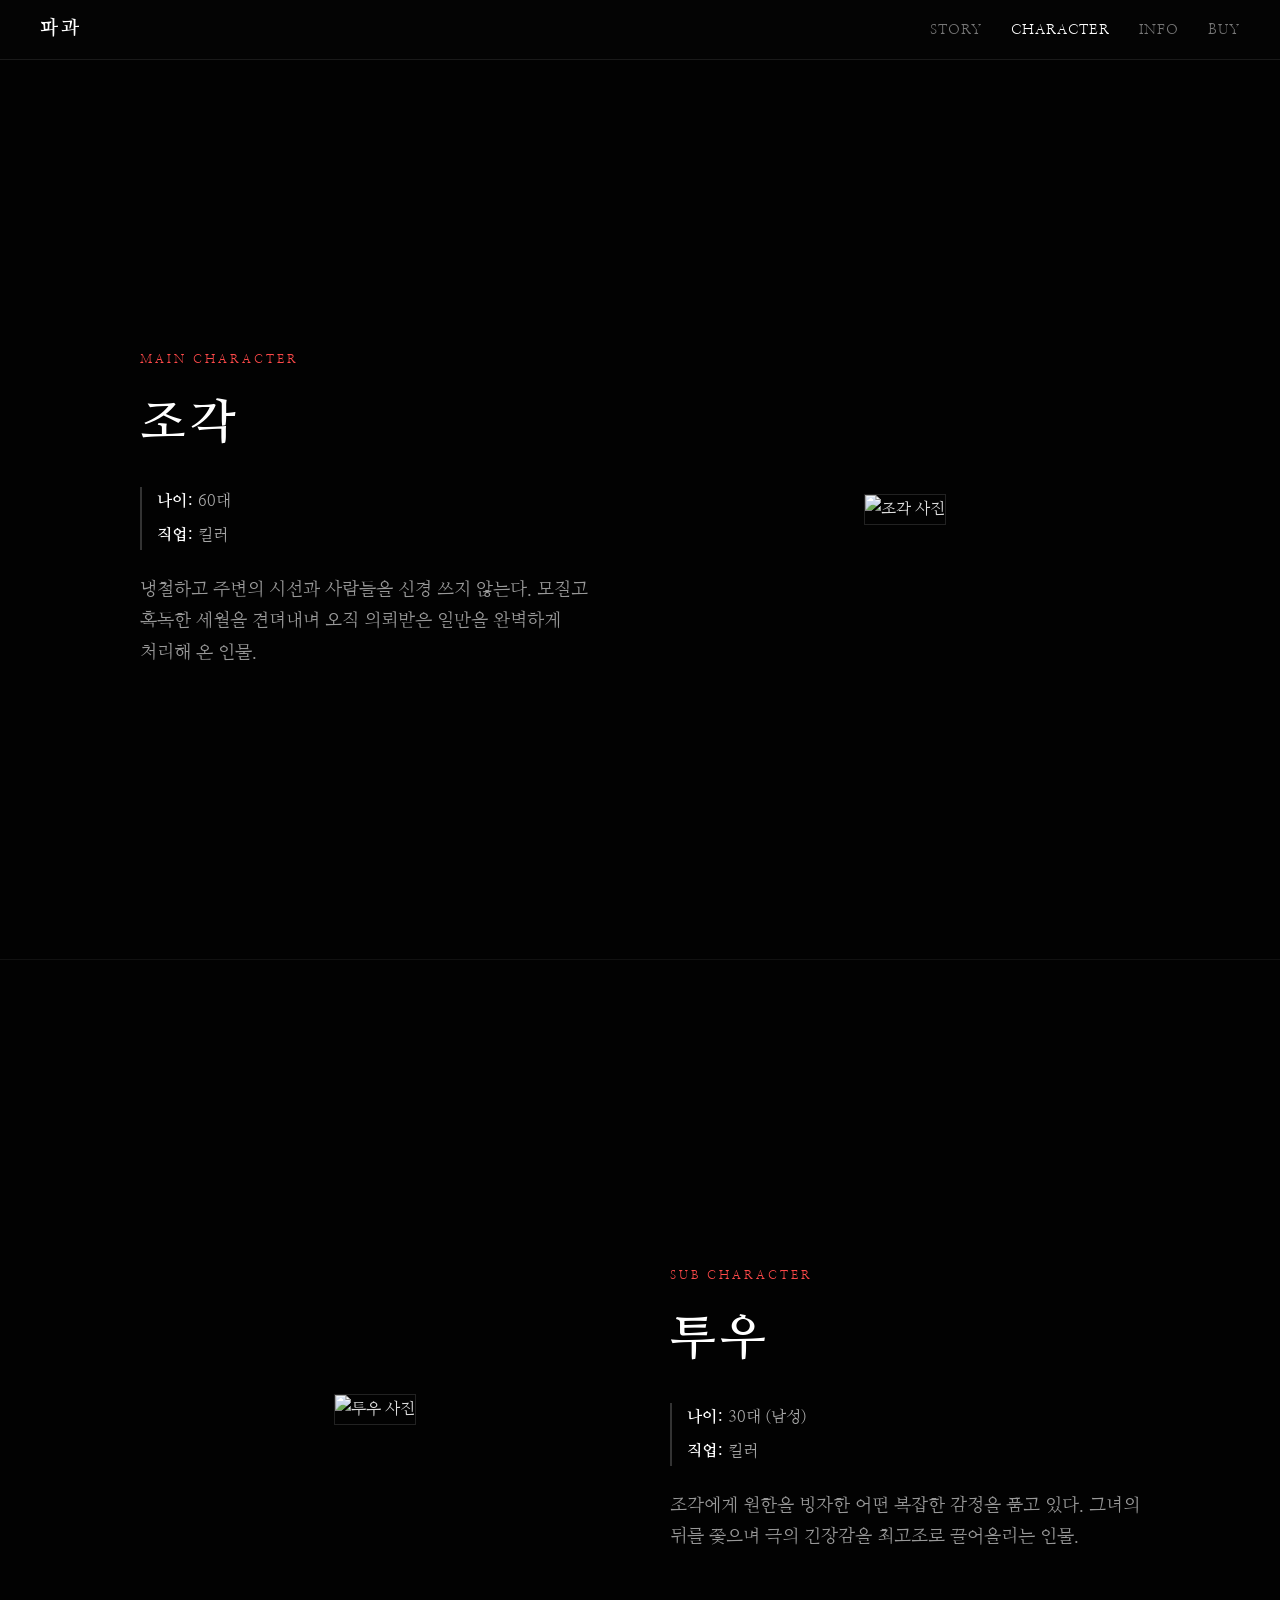
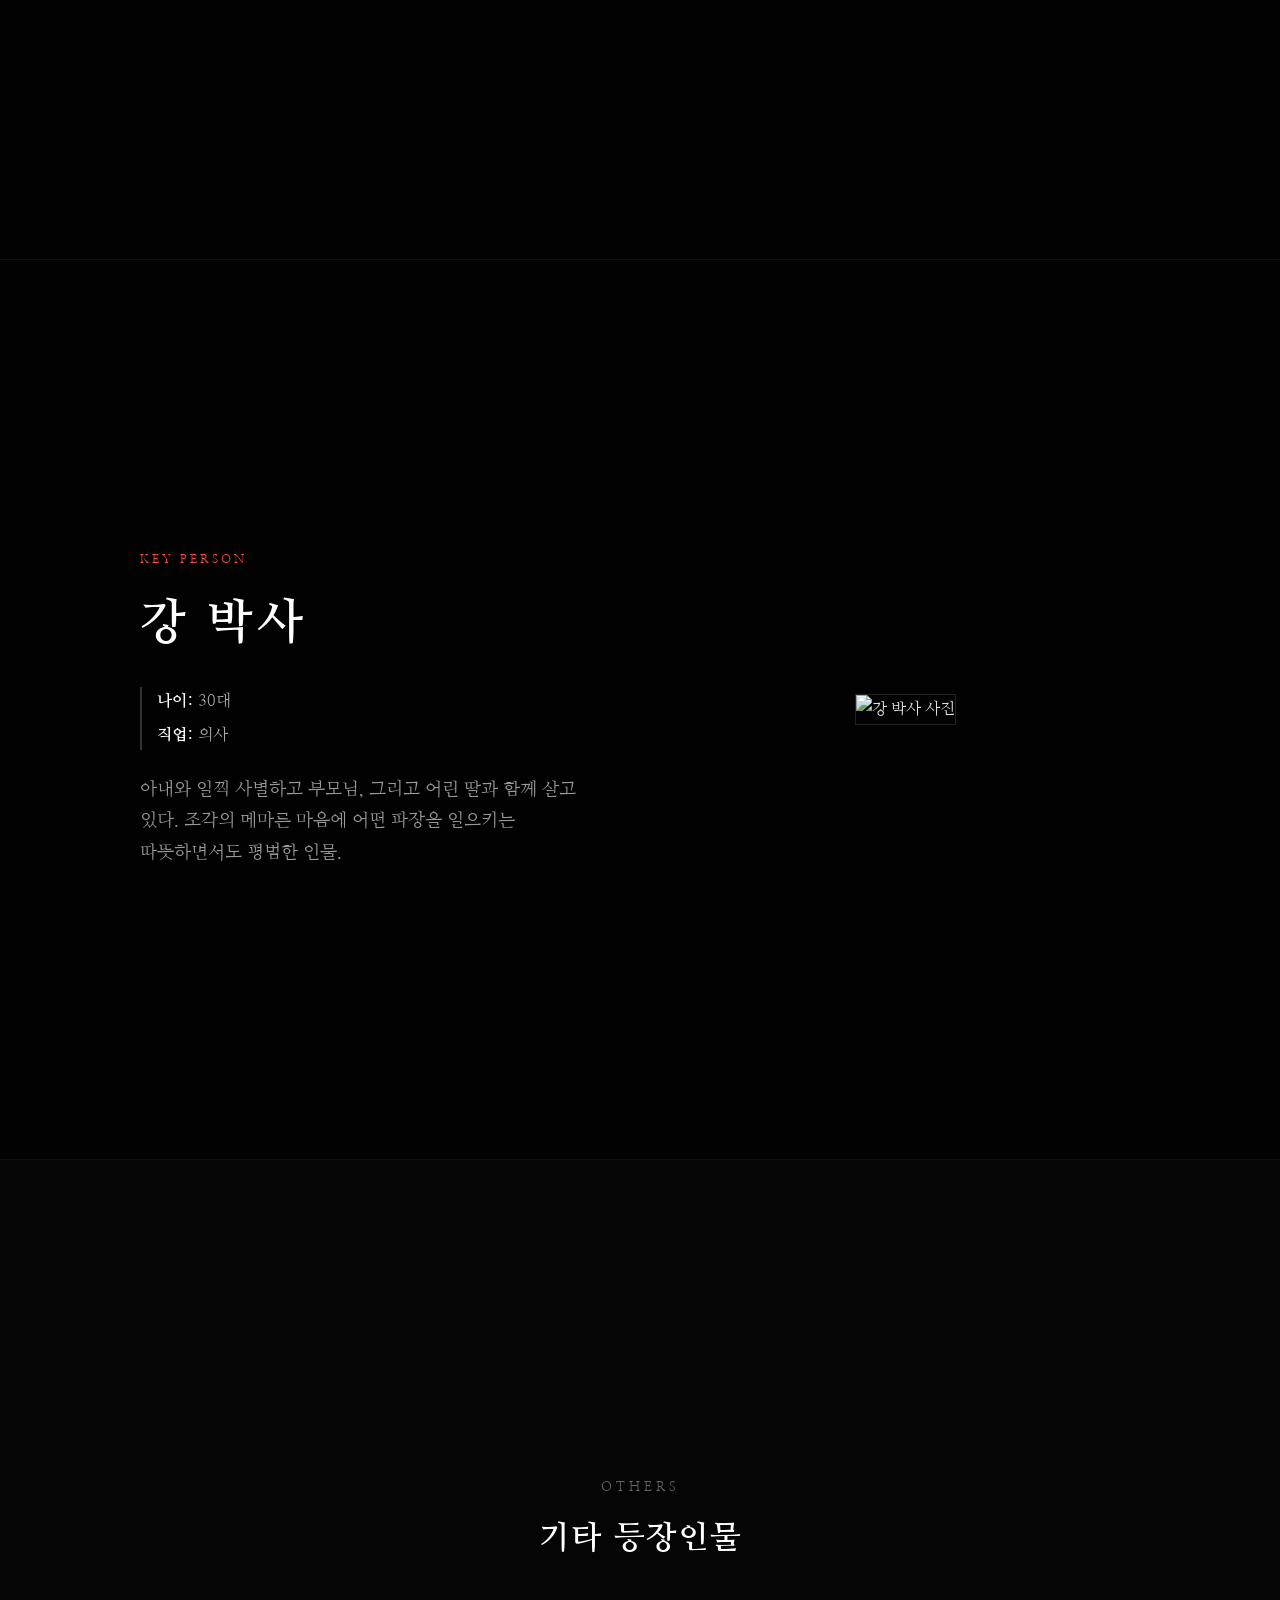
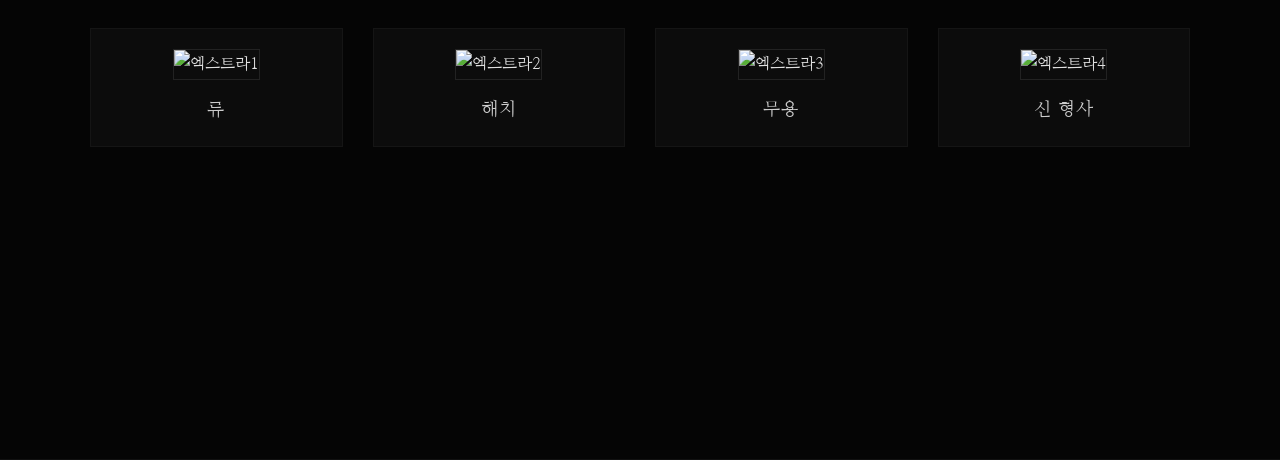
==== character.html @ 7358a1ee "Add files via upload" ====
<!DOCTYPE html>
<html lang="ko">
<head>
    <meta charset="UTF-8">
    <meta name="viewport" content="width=device-width, initial-scale=1.0">
    <title>파과 - Character</title>
    <link rel="stylesheet" href="style.css">
    <link href="https://fonts.googleapis.com/css2?family=Nanum+Myeongjo:wght@400;700&display=swap" rel="stylesheet">
</head>
<body>

    <nav class="top-nav" onclick="window.scrollTo({top: 0, behavior: 'smooth'});" style="cursor: pointer;">
        <div class="logo">파과</div>
        <div class="nav-links">
            <a href="story.html">STORY</a>
            <a href="character.html" class="active">CHARACTER</a>
            <a href="info.html">INFO</a>
            <a href="https://product.kyobobook.co.kr/detail/S000001808685" target="_blank">BUY</a>
        </div>
    </nav>

    <main class="character-container">
        <section class="char-section">
            <div class="char-wrap">
                <div class="char-info">
                    <span class="char-role">MAIN CHARACTER</span>
                    <h2 class="char-name">조각</h2>
                    <ul class="char-meta">
                        <li><strong>나이:</strong> 60대</li>
                        <li><strong>직업:</strong> 킬러</li>
                    </ul>
                    <p class="char-desc">
                        냉철하고 주변의 시선과 사람들을 신경 쓰지 않는다. 모질고 혹독한 세월을 견뎌내며 오직 의뢰받은 일만을 완벽하게 처리해 온 인물.
                    </p>
                </div>
                <div class="char-img-box">
                    <img src="https://via.placeholder.com/450x600/1a1a1a/ffffff?text=Jagwack+Image" alt="조각 사진">
                </div>
            </div>
        </section>

        <section class="char-section">
            <div class="char-wrap reverse">
                <div class="char-info">
                    <span class="char-role">SUB CHARACTER</span>
                    <h2 class="char-name">투우</h2>
                    <ul class="char-meta">
                        <li><strong>나이:</strong> 30대 (남성)</li>
                        <li><strong>직업:</strong> 킬러</li>
                    </ul>
                    <p class="char-desc">
                        조각에게 원한을 빙자한 어떤 복잡한 감정을 품고 있다. 그녀의 뒤를 쫓으며 극의 긴장감을 최고조로 끌어올리는 인물.
                    </p>
                </div>
                <div class="char-img-box">
                    <img src="https://via.placeholder.com/450x600/1a1a1a/ffffff?text=Tuwoo+Image" alt="투우 사진">
                </div>
            </div>
        </section>

        <section class="char-section">
            <div class="char-wrap">
                <div class="char-info">
                    <span class="char-role">KEY PERSON</span>
                    <h2 class="char-name">강 박사</h2>
                    <ul class="char-meta">
                        <li><strong>나이:</strong> 30대</li>
                        <li><strong>직업:</strong> 의사</li>
                    </ul>
                    <p class="char-desc">
                        아내와 일찍 사별하고 부모님, 그리고 어린 딸과 함께 살고 있다. 조각의 메마른 마음에 어떤 파장을 일으키는 따뜻하면서도 평범한 인물.
                    </p>
                </div>
                <div class="char-img-box">
                    <img src="https://via.placeholder.com/450x600/1a1a1a/ffffff?text=Dr.Kang+Image" alt="강 박사 사진">
                </div>
            </div>
        </section>

        <section class="char-section extras-section">
            <div class="extras-title">
                <span>OTHERS</span>
                <h2>기타 등장인물</h2>
            </div>
            <div class="extras-grid">
                <div class="extra-card">
                    <img src="https://via.placeholder.com/200x250/222/aaa?text=Extra+1" alt="엑스트라1">
                    <h3>류</h3>
                </div>
                <div class="extra-card">
                    <img src="https://via.placeholder.com/200x250/222/aaa?text=Extra+2" alt="엑스트라2">
                    <h3>해치</h3>
                </div>
                <div class="extra-card">
                    <img src="https://via.placeholder.com/200x250/222/aaa?text=Extra+3" alt="엑스트라3">
                    <h3>무용</h3>
                </div>
                <div class="extra-card">
                    <img src="https://via.placeholder.com/200x250/222/aaa?text=Extra+4" alt="엑스트라4">
                    <h3>신 형사</h3>
                </div>
            </div>
        </section>
    </main>

</body>
</html>
---- style.css ----
/* 기본 설정 초기화 및 부드러운 스크롤 */
html {
    scroll-behavior: smooth;
}

* {
    margin: 0;
    padding: 0;
    box-sizing: border-box;
}

body {
    background-color: #050505;
    color: #e0e0e0;
    font-family: 'Nanum Myeongjo', serif;
    line-height: 1.8;
}

.landing-body {
    overflow: hidden;
}

/* --- 1. 상단 고정 메뉴 바 --- */
.top-nav {
    position: fixed;
    top: 0;
    left: 0;
    width: 100%;
    height: 60px;
    background-color: rgba(5, 5, 5, 0.95);
    display: flex;
    justify-content: space-between;
    align-items: center;
    padding: 0 40px;
    z-index: 1000;
    border-bottom: 1px solid #1a1a1a;
}

.top-nav .logo {
    font-weight: bold;
    letter-spacing: 3px;
    font-size: 1.2rem;
    color: #fff;
}

.nav-links a {
    color: #777;
    text-decoration: none;
    margin-left: 25px;
    font-size: 0.9rem;
    transition: color 0.3s;
    letter-spacing: 1px;
}

.nav-links a:hover, .nav-links a.active {
    color: #fff;
}

/* --- 2. 우측 고정 챕터 메뉴 --- */
.side-nav {
    position: fixed;
    right: 30px;
    top: 50%;
    transform: translateY(-50%);
    display: flex;
    flex-direction: column;
    gap: 15px;
    z-index: 1000;
}

.side-nav a {
    color: #555;
    text-decoration: none;
    font-size: 0.85rem;
    width: 25px;
    height: 25px;
    border: 1px solid #333;
    border-radius: 50%;
    display: flex;
    justify-content: center;
    align-items: center;
    transition: all 0.3s;
    background-color: #050505;
}

.side-nav a:hover {
    color: #fff;
    border-color: #fff;
    background-color: #222;
}

/* --- 3. 인트로 섹션 --- */
.intro-section {
    height: 100vh;
    display: flex;
    justify-content: center;
    align-items: center;
    text-align: center;
    background-color: #0a0a0a;
}

.intro-content h1 {
    font-size: 4rem;
    letter-spacing: 15px;
    margin-bottom: 15px;
}

.intro-content .subtitle {
    color: #666;
    margin-bottom: 40px;
}

.enter-btn {
    display: inline-block;
    color: #fff;
    text-decoration: none;
    border: 1px solid #fff;
    padding: 12px 30px;
    font-size: 0.9rem;
    letter-spacing: 2px;
    transition: all 0.3s;
}

.enter-btn:hover {
    background-color: #fff;
    color: #000;
}

/* --- 4. 스토리 본문 --- */
.story-container {
    max-width: 800px;
    margin: 0 auto;
    padding: 60px 20px 150px 20px;
}

.story-panel {
    padding-top: 100px;
    margin-bottom: 180px;
    text-align: center;
}

.chapter-num {
    font-size: 0.8rem;
    color: #ff4a4a;
    letter-spacing: 3px;
    display: block;
    margin-bottom: 10px;
}

.story-panel h2 {
    font-size: 1.8rem;
    margin-bottom: 30px;
    letter-spacing: 2px;
}

.story-panel img {
    width: 100%;
    height: auto;
    margin-bottom: 40px;
    border: 1px solid #222;
}

.text-box p {
    font-size: 1.1rem;
    word-break: keep-all;
}

/* --- 5. 정보 페이지 전용 --- */
.page-wrapper {
    min-height: 100vh;
    padding-top: 150px;
    max-width: 800px;
    margin: 0 auto;
    text-align: center;
}

.page-wrapper h2 {
    font-size: 2.5rem;
    margin-bottom: 30px;
    letter-spacing: 4px;
}

.page-wrapper p {
    font-size: 1.2rem;
    color: #aaa;
}

/* --- 6. 캐릭터 페이지 전용 대형 시네마틱 스타일 (NEW) --- */
.character-container {
    padding-top: 60px;
    background-color: #020202;
}

.char-section {
    min-height: 100vh;
    display: flex;
    justify-content: center;
    align-items: center;
    padding: 80px 40px;
    border-bottom: 1px solid #111;
}

.char-wrap {
    max-width: 1000px;
    width: 100%;
    display: flex;
    justify-content: space-between;
    align-items: center;
    gap: 60px;
}

/* 이미지와 글씨 좌우반전용 세팅 */
.char-wrap.reverse {
    flex-direction: row-reverse;
}

.char-info {
    flex: 1;
}

.char-role {
    font-size: 0.75rem;
    color: #ff4a4a;
    letter-spacing: 3px;
    display: block;
    margin-bottom: 10px;
}

.char-name {
    font-size: 3rem;
    color: #fff;
    margin-bottom: 20px;
    letter-spacing: 4px;
}

.char-meta {
    list-style: none;
    margin-bottom: 25px;
    border-left: 2px solid #333;
    padding-left: 15px;
}

.char-meta li {
    font-size: 1rem;
    color: #aaa;
    margin-bottom: 5px;
}

.char-meta strong {
    color: #fff;
}

.char-desc {
    font-size: 1.1rem;
    color: #999;
    line-height: 1.8;
    word-break: keep-all;
}

.char-img-box {
    flex: 1;
    display: flex;
    justify-content: center;
}

.char-img-box img {
    max-width: 100%;
    height: auto;
    border: 1px solid #222;
    filter: grayscale(30%);
    transition: filter 0.5s;
}

.char-img-box img:hover {
    filter: grayscale(0%);
}

/* 엑스트라 전용 세팅 */
.extras-section {
    flex-direction: column;
    justify-content: center;
    background-color: #050505;
}

.extras-title {
    text-align: center;
    margin-bottom: 60px;
}

.extras-title span {
    font-size: 0.8rem;
    color: #666;
    letter-spacing: 4px;
}

.extras-title h2 {
    font-size: 2rem;
    color: #fff;
    margin-top: 10px;
    letter-spacing: 2px;
}

.extras-grid {
    display: grid;
    grid-template-columns: repeat(4, 1fr);
    gap: 30px;
    max-width: 1100px;
    width: 100%;
}

.extra-card {
    text-align: center;
    background-color: #0c0c0c;
    padding: 20px 15px;
    border: 1px solid #151515;
    transition: transform 0.3s, border-color 0.3s;
}

.extra-card:hover {
    transform: translateY(-10px);
    border-color: #333;
}

.extra-card img {
    width: 100%;
    height: auto;
    margin-bottom: 15px;
    border: 1px solid #222;
}

.extra-card h3 {
    font-size: 1.1rem;
    color: #ccc;
    font-weight: normal;
    letter-spacing: 1px;
}

/* 화면이 작아질 때 반응형 설정 */
@media (max-width: 850px) {
    .char-wrap, .char-wrap.reverse {
        flex-direction: column-reverse;
        text-align: center;
        gap: 40px;
    }
    .char-meta {
        border-left: none;
        padding-left: 0;
    }
    .extras-grid {
        grid-template-columns: repeat(2, 1fr);
    }
}
/* --- 7. 정보(Info) 페이지 전용 스타일 --- */
.info-container {
    padding-top: 60px;
    background-color: #020202;
}

.info-section {
    min-height: 100vh;
    display: flex;
    justify-content: center;
    align-items: center;
    padding: 80px 40px;
    border-bottom: 1px solid #111;
}

.info-wrap {
    max-width: 1050px;
    width: 100%;
    display: flex;
    align-items: center;
    gap: 60px;
}

.info-img-box {
    flex: 1;
    display: flex;
    justify-content: center;
}

.info-img-box img {
    max-width: 100%;
    height: auto;
    border: 1px solid #222;
    box-shadow: 0 15px 35px rgba(0,0,0,0.6);
}

.info-text {
    flex: 1.2;
}

.info-tag {
    font-size: 0.8rem;
    color: #ff4a4a;
    letter-spacing: 3px;
    display: block;
    margin-bottom: 10px;
}

.info-title {
    font-size: 3rem;
    color: #fff;
    margin-bottom: 10px;
    letter-spacing: 2px;
}

.info-author {
    font-size: 1.1rem;
    color: #888;
    margin-bottom: 30px;
}

.info-desc {
    font-size: 1.1rem;
    color: #aaa;
    line-height: 1.9;
    word-break: keep-all;
}

/* 영화 및 비디오 영역 스타일 */
.video-section {
    background-color: #050505;
}

.video-wrap {
    max-width: 850px;
    width: 100%;
    display: flex;
    flex-direction: column;
    gap: 40px;
}

.video-text {
    text-align: center;
}

.video-text .info-title {
    margin-bottom: 20px;
}

/* 유튜브 반응형 16:9 비율 유지 박스 */
.youtube-container {
    position: relative;
    width: 100%;
    padding-bottom: 56.25%; /* 16:9 비율 */
    height: 0;
    border: 1px solid #222;
    box-shadow: 0 20px 40px rgba(0,0,0,0.8);
}

.youtube-container iframe {
    position: absolute;
    top: 0;
    left: 0;
    width: 100%;
    height: 100%;
}

/* 화면 크기가 작아질 때 모바일 반응형 처리 */
@media (max-width: 850px) {
    .info-wrap {
        flex-direction: column;
        text-align: center;
        gap: 40px;
    }
    .info-title {
        font-size: 2.2rem;
    }
}
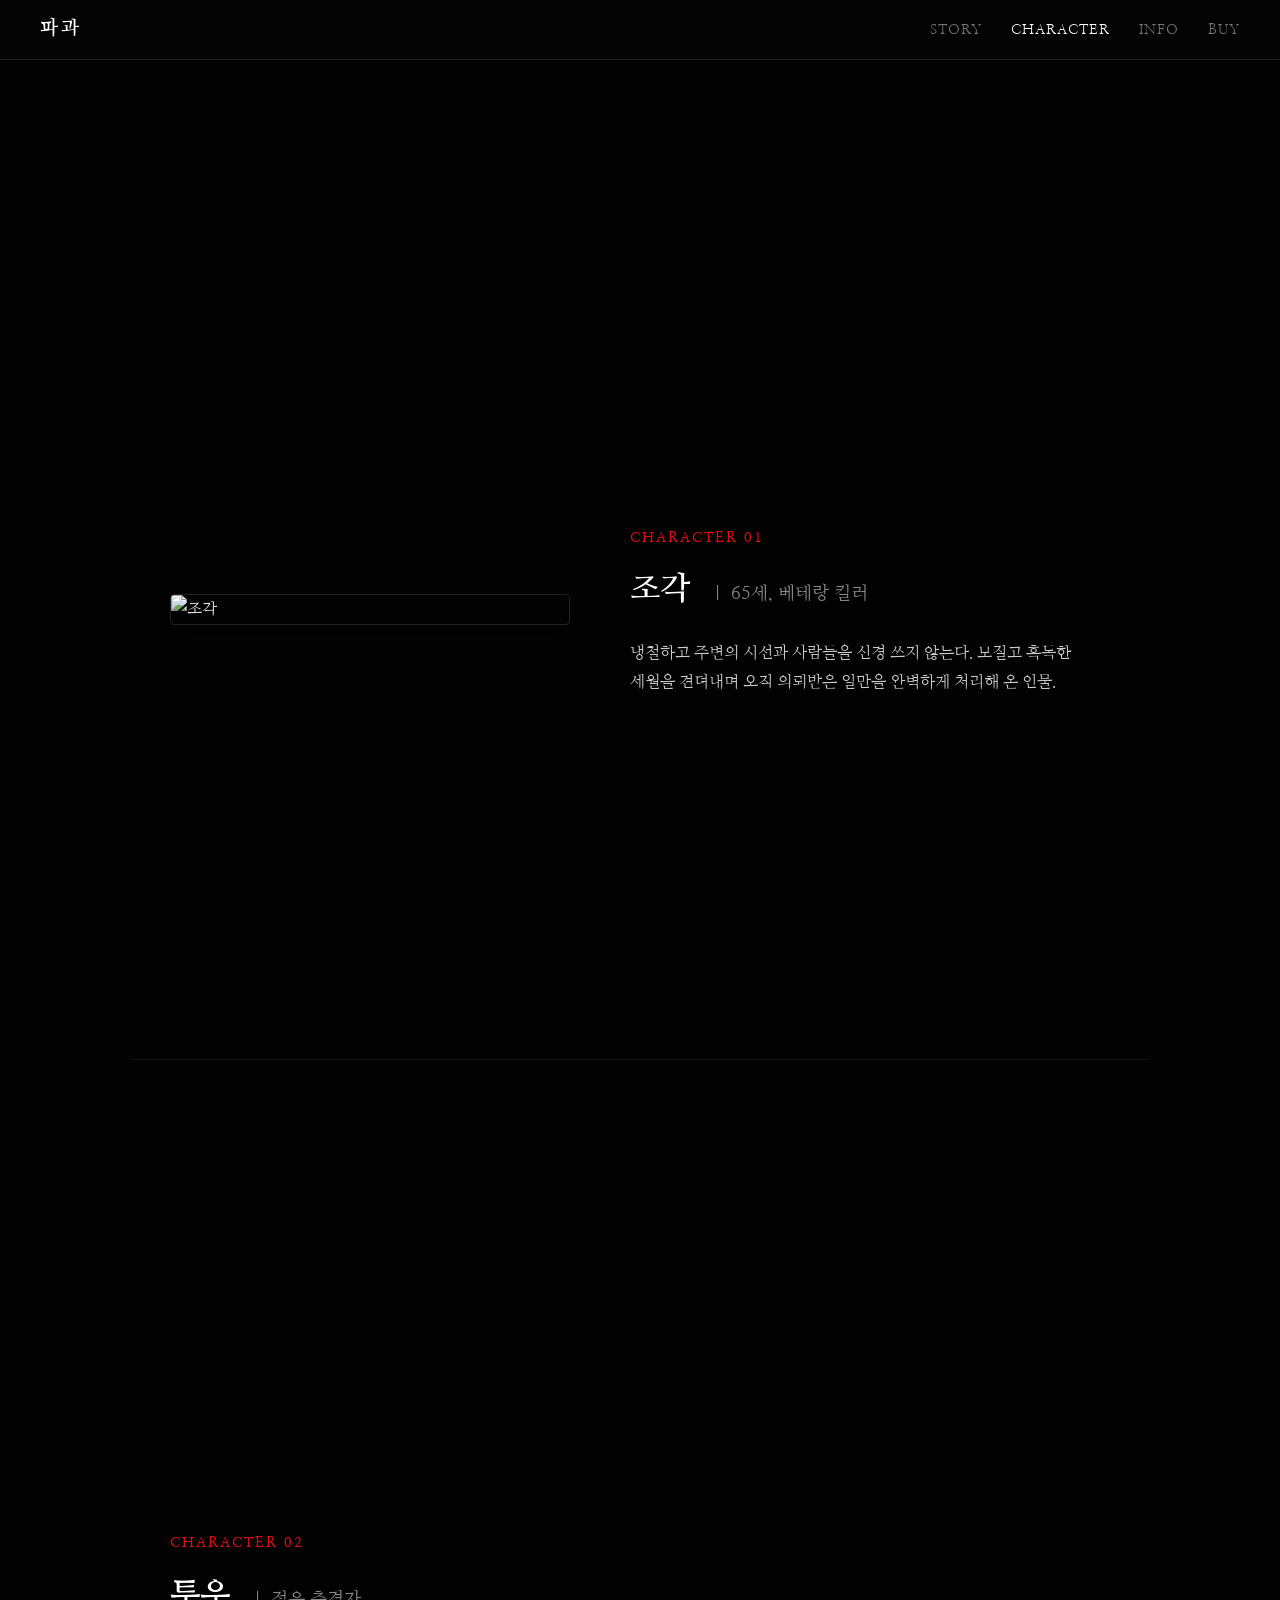
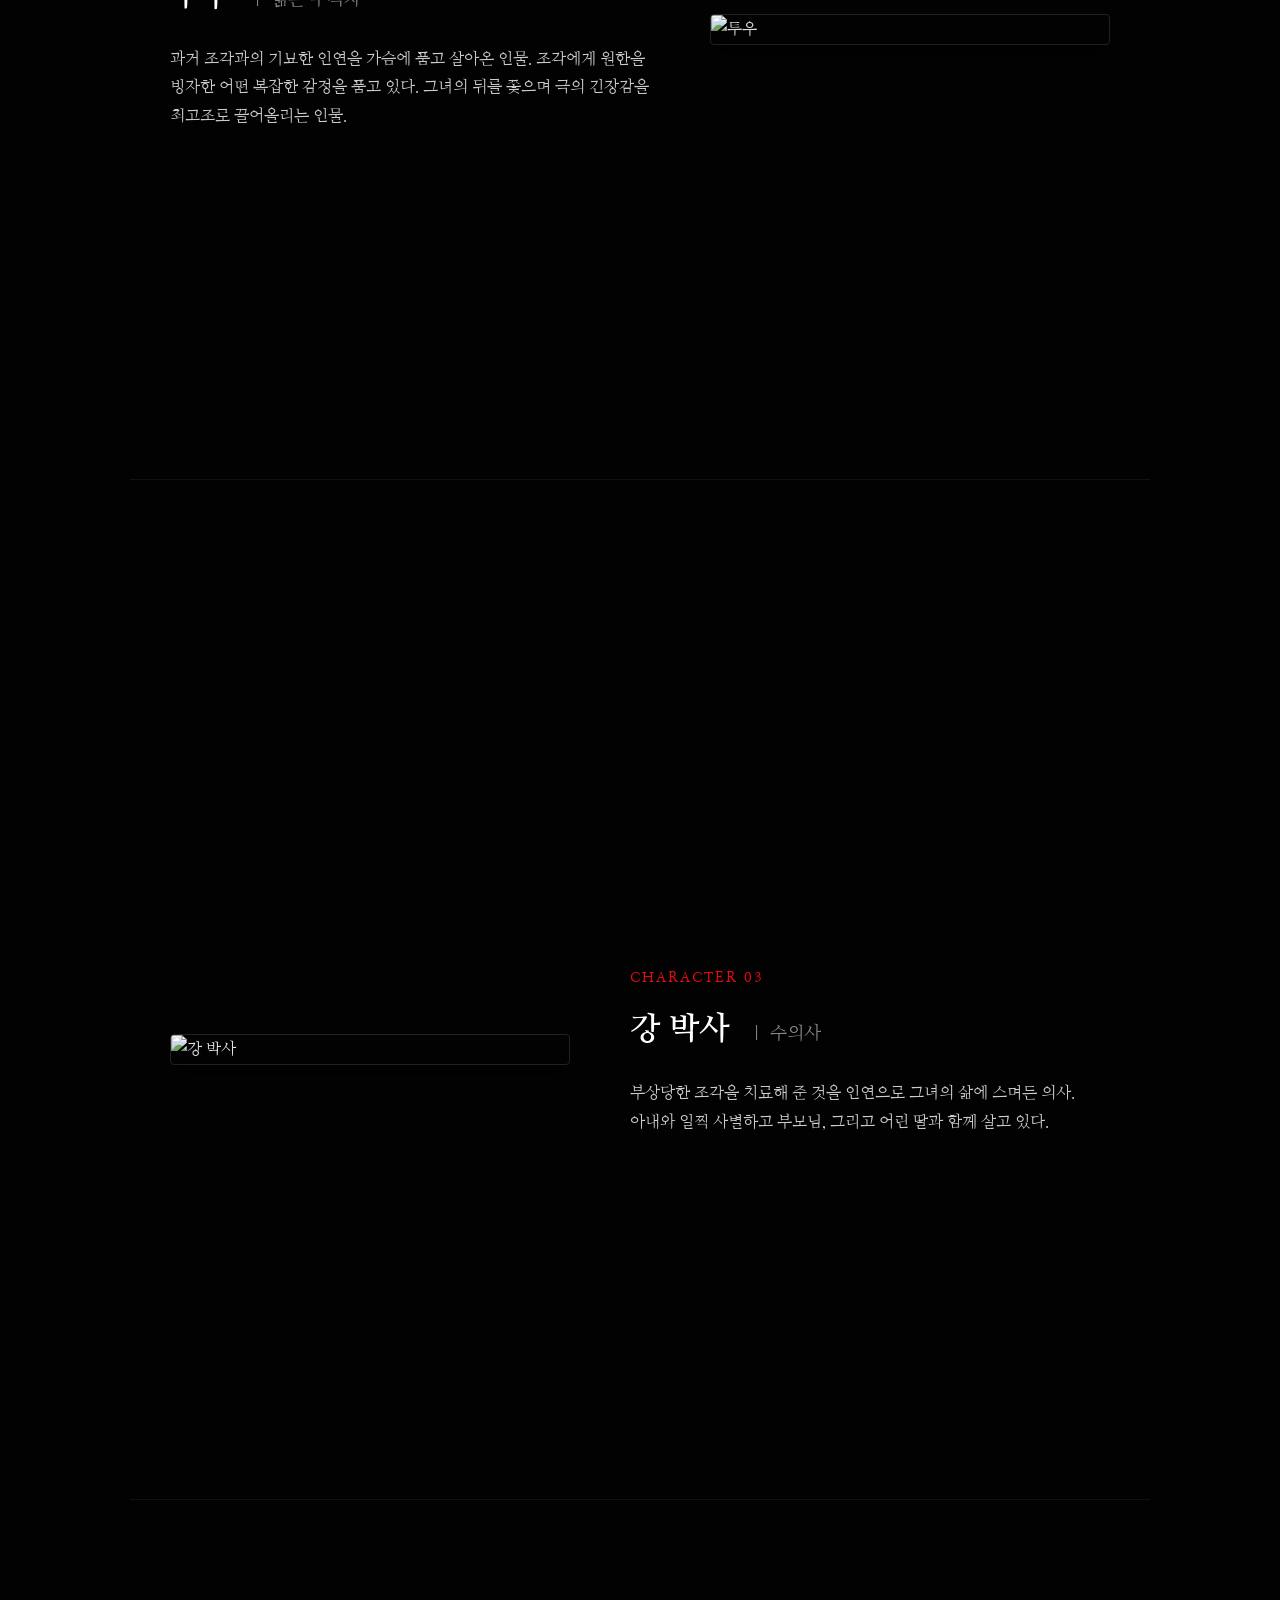
==== commit 6ad26e4e: "Add files via upload" ====
--- a/character.html
+++ b/character.html
@@ -19,88 +19,43 @@
         </div>
     </nav>
 
-    <main class="character-container">
-        <section class="char-section">
-            <div class="char-wrap">
-                <div class="char-info">
-                    <span class="char-role">MAIN CHARACTER</span>
-                    <h2 class="char-name">조각</h2>
-                    <ul class="char-meta">
-                        <li><strong>나이:</strong> 60대</li>
-                        <li><strong>직업:</strong> 킬러</li>
-                    </ul>
-                    <p class="char-desc">
-                        냉철하고 주변의 시선과 사람들을 신경 쓰지 않는다. 모질고 혹독한 세월을 견뎌내며 오직 의뢰받은 일만을 완벽하게 처리해 온 인물.
-                    </p>
-                </div>
-                <div class="char-img-box">
-                    <img src="https://via.placeholder.com/450x600/1a1a1a/ffffff?text=Jagwack+Image" alt="조각 사진">
-                </div>
+    <main class="char-container" style="max-width: 1100px; margin: 160px auto 100px auto; padding: 0 40px;">
+        
+        <section class="char-section" style="display: flex; gap: 60px; align-items: center; margin-bottom: 120px;">
+            <div class="char-img-box" style="flex: 1; max-width: 450px;">
+                <img src="ch-조각.jpg" alt="조각" style="width: 100%; height: auto; border-radius: 4px; box-shadow: 0 10px 25px rgba(0,0,0,0.5);">
+            </div>
+            <div class="char-text-box" style="flex: 1.2;">
+                <span style="font-size: 14px; color: #e50914; letter-spacing: 2px; font-weight: bold;">CHARACTER 01</span>
+                <h2 style="font-size: 32px; color: #ffffff; margin: 10px 0 20px 0; font-weight: 700;">조각 <span style="font-size: 18px; color: #888888; font-weight: normal; margin-left: 10px;">｜ 65세, 베테랑 킬러</span></h2>
+                <p style="font-size: 16px; color: #cccccc; line-height: 1.8; word-break: keep-all;">
+                    냉철하고 주변의 시선과 사람들을 신경 쓰지 않는다. 모질고 혹독한 세월을 견뎌내며 오직 의뢰받은 일만을 완벽하게 처리해 온 인물.
+                </p>
             </div>
         </section>
 
-        <section class="char-section">
-            <div class="char-wrap reverse">
-                <div class="char-info">
-                    <span class="char-role">SUB CHARACTER</span>
-                    <h2 class="char-name">투우</h2>
-                    <ul class="char-meta">
-                        <li><strong>나이:</strong> 30대 (남성)</li>
-                        <li><strong>직업:</strong> 킬러</li>
-                    </ul>
-                    <p class="char-desc">
-                        조각에게 원한을 빙자한 어떤 복잡한 감정을 품고 있다. 그녀의 뒤를 쫓으며 극의 긴장감을 최고조로 끌어올리는 인물.
-                    </p>
-                </div>
-                <div class="char-img-box">
-                    <img src="https://via.placeholder.com/450x600/1a1a1a/ffffff?text=Tuwoo+Image" alt="투우 사진">
-                </div>
+        <section class="char-section" style="display: flex; flex-direction: row-reverse; gap: 60px; align-items: center; margin-bottom: 120px;">
+            <div class="char-img-box" style="flex: 1; max-width: 450px;">
+                <img src="ch-투우.jpg" alt="투우" style="width: 100%; height: auto; border-radius: 4px; box-shadow: 0 10px 25px rgba(0,0,0,0.5);">
+            </div>
+            <div class="char-text-box" style="flex: 1.2;">
+                <span style="font-size: 14px; color: #e50914; letter-spacing: 2px; font-weight: bold;">CHARACTER 02</span>
+                <h2 style="font-size: 32px; color: #ffffff; margin: 10px 0 20px 0; font-weight: 700;">투우 <span style="font-size: 18px; color: #888888; font-weight: normal; margin-left: 10px;">｜ 젊은 추격자</span></h2>
+                <p style="font-size: 16px; color: #cccccc; line-height: 1.8; word-break: keep-all;">
+                    과거 조각과의 기묘한 인연을 가슴에 품고 살아온 인물. 조각에게 원한을 빙자한 어떤 복잡한 감정을 품고 있다. 그녀의 뒤를 쫓으며 극의 긴장감을 최고조로 끌어올리는 인물.
+                </p>
             </div>
         </section>
 
-        <section class="char-section">
-            <div class="char-wrap">
-                <div class="char-info">
-                    <span class="char-role">KEY PERSON</span>
-                    <h2 class="char-name">강 박사</h2>
-                    <ul class="char-meta">
-                        <li><strong>나이:</strong> 30대</li>
-                        <li><strong>직업:</strong> 의사</li>
-                    </ul>
-                    <p class="char-desc">
-                        아내와 일찍 사별하고 부모님, 그리고 어린 딸과 함께 살고 있다. 조각의 메마른 마음에 어떤 파장을 일으키는 따뜻하면서도 평범한 인물.
-                    </p>
-                </div>
-                <div class="char-img-box">
-                    <img src="https://via.placeholder.com/450x600/1a1a1a/ffffff?text=Dr.Kang+Image" alt="강 박사 사진">
-                </div>
+        <section class="char-section" style="display: flex; gap: 60px; align-items: center; margin-bottom: 50px;">
+            <div class="char-img-box" style="flex: 1; max-width: 450px;">
+                <img src="ch-강박사.jpg" alt="강 박사" style="width: 100%; height: auto; border-radius: 4px; box-shadow: 0 10px 25px rgba(0,0,0,0.5);">
             </div>
-        </section>
-
-        <section class="char-section extras-section">
-            <div class="extras-title">
-                <span>OTHERS</span>
-                <h2>기타 등장인물</h2>
-            </div>
-            <div class="extras-grid">
-                <div class="extra-card">
-                    <img src="https://via.placeholder.com/200x250/222/aaa?text=Extra+1" alt="엑스트라1">
-                    <h3>류</h3>
-                </div>
-                <div class="extra-card">
-                    <img src="https://via.placeholder.com/200x250/222/aaa?text=Extra+2" alt="엑스트라2">
-                    <h3>해치</h3>
-                </div>
-                <div class="extra-card">
-                    <img src="https://via.placeholder.com/200x250/222/aaa?text=Extra+3" alt="엑스트라3">
-                    <h3>무용</h3>
-                </div>
-                <div class="extra-card">
-                    <img src="https://via.placeholder.com/200x250/222/aaa?text=Extra+4" alt="엑스트라4">
-                    <h3>신 형사</h3>
-                </div>
-            </div>
-        </section>
+            <div class="char-text-box" style="flex: 1.2;">
+                <span style="font-size: 14px; color: #e50914; letter-spacing: 2px; font-weight: bold;">CHARACTER 03</span>
+                <h2 style="font-size: 32px; color: #ffffff; margin: 10px 0 20px 0; font-weight: 700;">강 박사 <span style="font-size: 18px; color: #888888; font-weight: normal; margin-left: 10px;">｜ 수의사</span></h2>
+                <p style="font-size: 16px; color: #cccccc; line-height: 1.8; word-break: keep-all;">
+                    부상당한 조각을 치료해 준 것을 인연으로 그녀의 삶에 스며든 의사. 아내와 일찍 사별하고 부모님, 그리고 어린 딸과 함께 살고 있다. 
     </main>
 
 </body>
--- a/style.css
+++ b/style.css
@@ -1,4 +1,5 @@
 /* 기본 설정 초기화 및 부드러운 스크롤 */
+/* 기본 설정 및 부드러운 스크롤 */
 html {
     scroll-behavior: smooth;
 }
@@ -9,18 +10,84 @@
     box-sizing: border-box;
 }
 
+/* [기본 배경] 캐릭터, 인포 페이지는 기본 바디 스타일을 따라 검은색 단색이 됩니다 */
 body {
-    background-color: #050505;
+    background-color: #020202;
     color: #e0e0e0;
     font-family: 'Nanum Myeongjo', serif;
     line-height: 1.8;
 }
 
-.landing-body {
+/* --- 1. 인트로 페이지 전용 배경 (index.html) --- */
+.intro-body {
+    /* 💡 확장자를 .jpeg로 정확하게 매칭했습니다 */
+    background-image: linear-gradient(rgba(0, 0, 0, 0.45), rgba(0, 0, 0, 0.45)), url('main-bg.jpeg');
+    background-size: cover;
+    background-position: center;
+    background-attachment: fixed;
     overflow: hidden;
 }
 
-/* --- 1. 상단 고정 메뉴 바 --- */
+.intro-section {
+    height: 100vh;
+    display: flex;
+    justify-content: center;
+    align-items: center;
+    text-align: center;
+}
+
+.intro-content h1 {
+    font-size: 4rem;
+    letter-spacing: 15px;
+    margin-bottom: 15px;
+    color: #fff;
+    text-shadow: 0 4px 15px rgba(0,0,0,0.9);
+}
+
+.intro-content .subtitle {
+    color: #bbb;
+    margin-bottom: 40px;
+    text-shadow: 0 2px 8px rgba(0,0,0,0.9);
+}
+
+.enter-btn {
+    display: inline-block;
+    color: #fff;
+    text-decoration: none;
+    border: 1px solid #fff;
+    padding: 12px 30px;
+    font-size: 0.9rem;
+    letter-spacing: 2px;
+    transition: all 0.3s;
+    background-color: rgba(0,0,0,0.4);
+}
+
+.enter-btn:hover {
+    background-color: #fff;
+    color: #000;
+}
+
+/* --- 2. 스토리 페이지 전용 배경 (story.html) --- */
+.story-body {
+    background: linear-gradient(to bottom, #ffffff 0%, #dcdcdc 30%, #404040 70%, #050505 100%);
+    background-attachment: scroll;
+    color: #111;
+}
+
+.story-body .top-nav .logo { color: #fff; }
+.story-body .top-nav .nav-links a { color: #aaa; }
+.story-body .top-nav .nav-links a:hover, .story-body .top-nav .nav-links a.active { color: #fff; }
+.story-body h2 { color: #111; }
+.story-body .text-box p { color: #222; font-weight: 500; }
+.story-body .side-nav a { background-color: #ffffff; color: #333; border: 1px solid #ccc; }
+.story-body .side-nav a:hover { background-color: #111; color: #fff; }
+
+.story-body #chapter4 h2, .story-body #chapter4 p,
+.story-body #chapter5 h2, .story-body #chapter5 p {
+    color: #fff !important;
+}
+
+/* --- 3. 상단 고정 메뉴 바 (공통) --- */
 .top-nav {
     position: fixed;
     top: 0;
@@ -56,7 +123,7 @@
     color: #fff;
 }
 
-/* --- 2. 우측 고정 챕터 메뉴 --- */
+/* --- 4. 우측 고정 네비게이션 (공통) --- */
 .side-nav {
     position: fixed;
     right: 30px;
@@ -89,44 +156,7 @@
     background-color: #222;
 }
 
-/* --- 3. 인트로 섹션 --- */
-.intro-section {
-    height: 100vh;
-    display: flex;
-    justify-content: center;
-    align-items: center;
-    text-align: center;
-    background-color: #0a0a0a;
-}
-
-.intro-content h1 {
-    font-size: 4rem;
-    letter-spacing: 15px;
-    margin-bottom: 15px;
-}
-
-.intro-content .subtitle {
-    color: #666;
-    margin-bottom: 40px;
-}
-
-.enter-btn {
-    display: inline-block;
-    color: #fff;
-    text-decoration: none;
-    border: 1px solid #fff;
-    padding: 12px 30px;
-    font-size: 0.9rem;
-    letter-spacing: 2px;
-    transition: all 0.3s;
-}
-
-.enter-btn:hover {
-    background-color: #fff;
-    color: #000;
-}
-
-/* --- 4. 스토리 본문 --- */
+/* --- 5. 스토리 본문 컨테이너 --- */
 .story-container {
     max-width: 800px;
     margin: 0 auto;
@@ -165,27 +195,7 @@
     word-break: keep-all;
 }
 
-/* --- 5. 정보 페이지 전용 --- */
-.page-wrapper {
-    min-height: 100vh;
-    padding-top: 150px;
-    max-width: 800px;
-    margin: 0 auto;
-    text-align: center;
-}
-
-.page-wrapper h2 {
-    font-size: 2.5rem;
-    margin-bottom: 30px;
-    letter-spacing: 4px;
-}
-
-.page-wrapper p {
-    font-size: 1.2rem;
-    color: #aaa;
-}
-
-/* --- 6. 캐릭터 페이지 전용 대형 시네마틱 스타일 (NEW) --- */
+/* --- 6. 캐릭터 페이지 전용 스타일 --- */
 .character-container {
     padding-top: 60px;
     background-color: #020202;
@@ -209,7 +219,6 @@
     gap: 60px;
 }
 
-/* 이미지와 글씨 좌우반전용 세팅 */
 .char-wrap.reverse {
     flex-direction: row-reverse;
 }
@@ -275,7 +284,7 @@
     filter: grayscale(0%);
 }
 
-/* 엑스트라 전용 세팅 */
+/* 엑스트라 그리드 */
 .extras-section {
     flex-direction: column;
     justify-content: center;
@@ -335,9 +344,114 @@
     letter-spacing: 1px;
 }
 
-/* 화면이 작아질 때 반응형 설정 */
+/* --- 7. 정보(Info) 페이지 전용 스타일 --- */
+.info-container {
+    padding-top: 60px;
+    background-color: #020202;
+}
+
+.info-section {
+    min-height: 100vh;
+    display: flex;
+    justify-content: center;
+    align-items: center;
+    padding: 80px 40px;
+    border-bottom: 1px solid #111;
+}
+
+.info-wrap {
+    max-width: 1050px;
+    width: 100%;
+    display: flex;
+    align-items: center;
+    gap: 60px;
+}
+
+.info-img-box {
+    flex: 1;
+    display: flex;
+    justify-content: center;
+}
+
+.info-img-box img {
+    max-width: 100%;
+    height: auto;
+    border: 1px solid #222;
+    box-shadow: 0 15px 35px rgba(0,0,0,0.6);
+}
+
+.info-text {
+    flex: 1.2;
+}
+
+.info-tag {
+    font-size: 0.8rem;
+    color: #ff4a4a;
+    letter-spacing: 3px;
+    display: block;
+    margin-bottom: 10px;
+}
+
+.info-title {
+    font-size: 3rem;
+    color: #fff;
+    margin-bottom: 10px;
+    letter-spacing: 2px;
+}
+
+.info-author {
+    font-size: 1.1rem;
+    color: #888;
+    margin-bottom: 30px;
+}
+
+.info-desc {
+    font-size: 1.1rem;
+    color: #aaa;
+    line-height: 1.9;
+    word-break: keep-all;
+}
+
+.video-section {
+    background-color: #050505;
+}
+
+.video-wrap {
+    max-width: 850px;
+    width: 100%;
+    display: flex;
+    flex-direction: column;
+    gap: 40px;
+}
+
+.video-text {
+    text-align: center;
+}
+
+.video-text .info-title {
+    margin-bottom: 20px;
+}
+
+.youtube-container {
+    position: relative;
+    width: 100%;
+    padding-bottom: 56.25%;
+    height: 0;
+    border: 1px solid #222;
+    box-shadow: 0 20px 40px rgba(0,0,0,0.8);
+}
+
+.youtube-container iframe {
+    position: absolute;
+    top: 0;
+    left: 0;
+    width: 100%;
+    height: 100%;
+}
+
+/* 반응형 모바일 설정 */
 @media (max-width: 850px) {
-    .char-wrap, .char-wrap.reverse {
+    .char-wrap, .char-wrap.reverse, .info-wrap {
         flex-direction: column-reverse;
         text-align: center;
         gap: 40px;
@@ -349,122 +463,70 @@
     .extras-grid {
         grid-template-columns: repeat(2, 1fr);
     }
-}
-/* --- 7. 정보(Info) 페이지 전용 스타일 --- */
-.info-container {
-    padding-top: 60px;
-    background-color: #020202;
-}
-
-.info-section {
-    min-height: 100vh;
-    display: flex;
-    justify-content: center;
-    align-items: center;
-    padding: 80px 40px;
-    border-bottom: 1px solid #111;
-}
-
-.info-wrap {
-    max-width: 1050px;
-    width: 100%;
-    display: flex;
-    align-items: center;
-    gap: 60px;
-}
-
-.info-img-box {
-    flex: 1;
-    display: flex;
-    justify-content: center;
-}
-
-.info-img-box img {
-    max-width: 100%;
-    height: auto;
-    border: 1px solid #222;
-    box-shadow: 0 15px 35px rgba(0,0,0,0.6);
-}
-
-.info-text {
-    flex: 1.2;
-}
-
-.info-tag {
-    font-size: 0.8rem;
-    color: #ff4a4a;
-    letter-spacing: 3px;
-    display: block;
-    margin-bottom: 10px;
-}
-
-.info-title {
-    font-size: 3rem;
-    color: #fff;
-    margin-bottom: 10px;
-    letter-spacing: 2px;
-}
-
-.info-author {
-    font-size: 1.1rem;
-    color: #888;
-    margin-bottom: 30px;
-}
-
-.info-desc {
-    font-size: 1.1rem;
-    color: #aaa;
-    line-height: 1.9;
-    word-break: keep-all;
-}
-
-/* 영화 및 비디오 영역 스타일 */
-.video-section {
-    background-color: #050505;
-}
-
-.video-wrap {
-    max-width: 850px;
-    width: 100%;
-    display: flex;
-    flex-direction: column;
-    gap: 40px;
-}
-
-.video-text {
-    text-align: center;
-}
-
-.video-text .info-title {
-    margin-bottom: 20px;
-}
-
-/* 유튜브 반응형 16:9 비율 유지 박스 */
-.youtube-container {
-    position: relative;
-    width: 100%;
-    padding-bottom: 56.25%; /* 16:9 비율 */
-    height: 0;
-    border: 1px solid #222;
-    box-shadow: 0 20px 40px rgba(0,0,0,0.8);
-}
-
-.youtube-container iframe {
-    position: absolute;
-    top: 0;
-    left: 0;
-    width: 100%;
-    height: 100%;
-}
-
-/* 화면 크기가 작아질 때 모바일 반응형 처리 */
-@media (max-width: 850px) {
-    .info-wrap {
-        flex-direction: column;
-        text-align: center;
-        gap: 40px;
-    }
     .info-title {
         font-size: 2.2rem;
     }
+}
+/* 💡 사진과 사진 사이의 간격을 살짝 더 넓게 조정 (기존 180px -> 240px) */
+.scene-wrap {
+    display: flex;
+    justify-content: space-between;
+    align-items: center;
+    gap: 60px;
+    margin-bottom: 240px; /* 이 부분을 늘려 간격을 넓혔습니다 */
+    max-width: 1000px;
+    margin-left: auto;
+    margin-right: auto;
+}
+
+/* 일반 단락 형태의 챕터(3, 4, 5)들 사이 간격도 함께 넓게 균형 조정 */
+.story-panel:not(.cinematic-chapter) {
+    max-width: 800px;
+    margin: 0 auto;
+    padding-top: 100px;
+    margin-bottom: 240px; 
+    text-align: center;
+}
+/* 💡 오직 스토리 페이지(.story-container 내의 scene-wrap)의 사진과 텍스트만 세로로 배치합니다. */
+.story-container .scene-wrap {
+    display: flex;
+    flex-direction: column;  /* 가로 배치를 세로 배치로 변경 */
+    align-items: center;     /* 사진과 글을 가운데 정렬 */
+    gap: 30px;               /* 사진과 바로 밑 설명 글 사이의 간격 */
+    margin-bottom: 240px;    /* 사진 세트와 다음 사진 세트 사이의 넓은 간격 */
+    max-width: 1000px;
+    width: 100%;
+    margin-left: auto;
+    margin-right: auto;
+}
+
+/* 💡 좌우 반전 클래스가 있어도 무조건 세로로 정렬되도록 고정 */
+.story-container .scene-wrap.reverse {
+    flex-direction: column;  
+}
+
+/* 💡 스토리 페이지 내 이미지 크기 최적화 */
+.story-container .scene-wrap img {
+    width: 100%;
+    max-width: 800px;        /* 스토리용 사진의 최대 가로 크기 제한 */
+    height: auto;
+    max-height: 500px;
+    object-fit: cover;
+    border-radius: 4px;
+    box-shadow: 0 10px 30px rgba(0,0,0,0.5);
+}
+
+/* 💡 스토리 페이지 내 텍스트 상자 정렬 */
+.story-container .scene-wrap .text-box {
+    width: 100%;
+    max-width: 800px;        /* 사진 가로폭과 통일 */
+    text-align: center;      /* 글귀를 가운데 정렬하여 안정감 부여 */
+    padding: 0 20px;
+}
+
+.story-container .text-box p {
+    font-size: 18px;
+    color: #cccccc;
+    word-break: keep-all;
+    line-height: 1.8;
 }
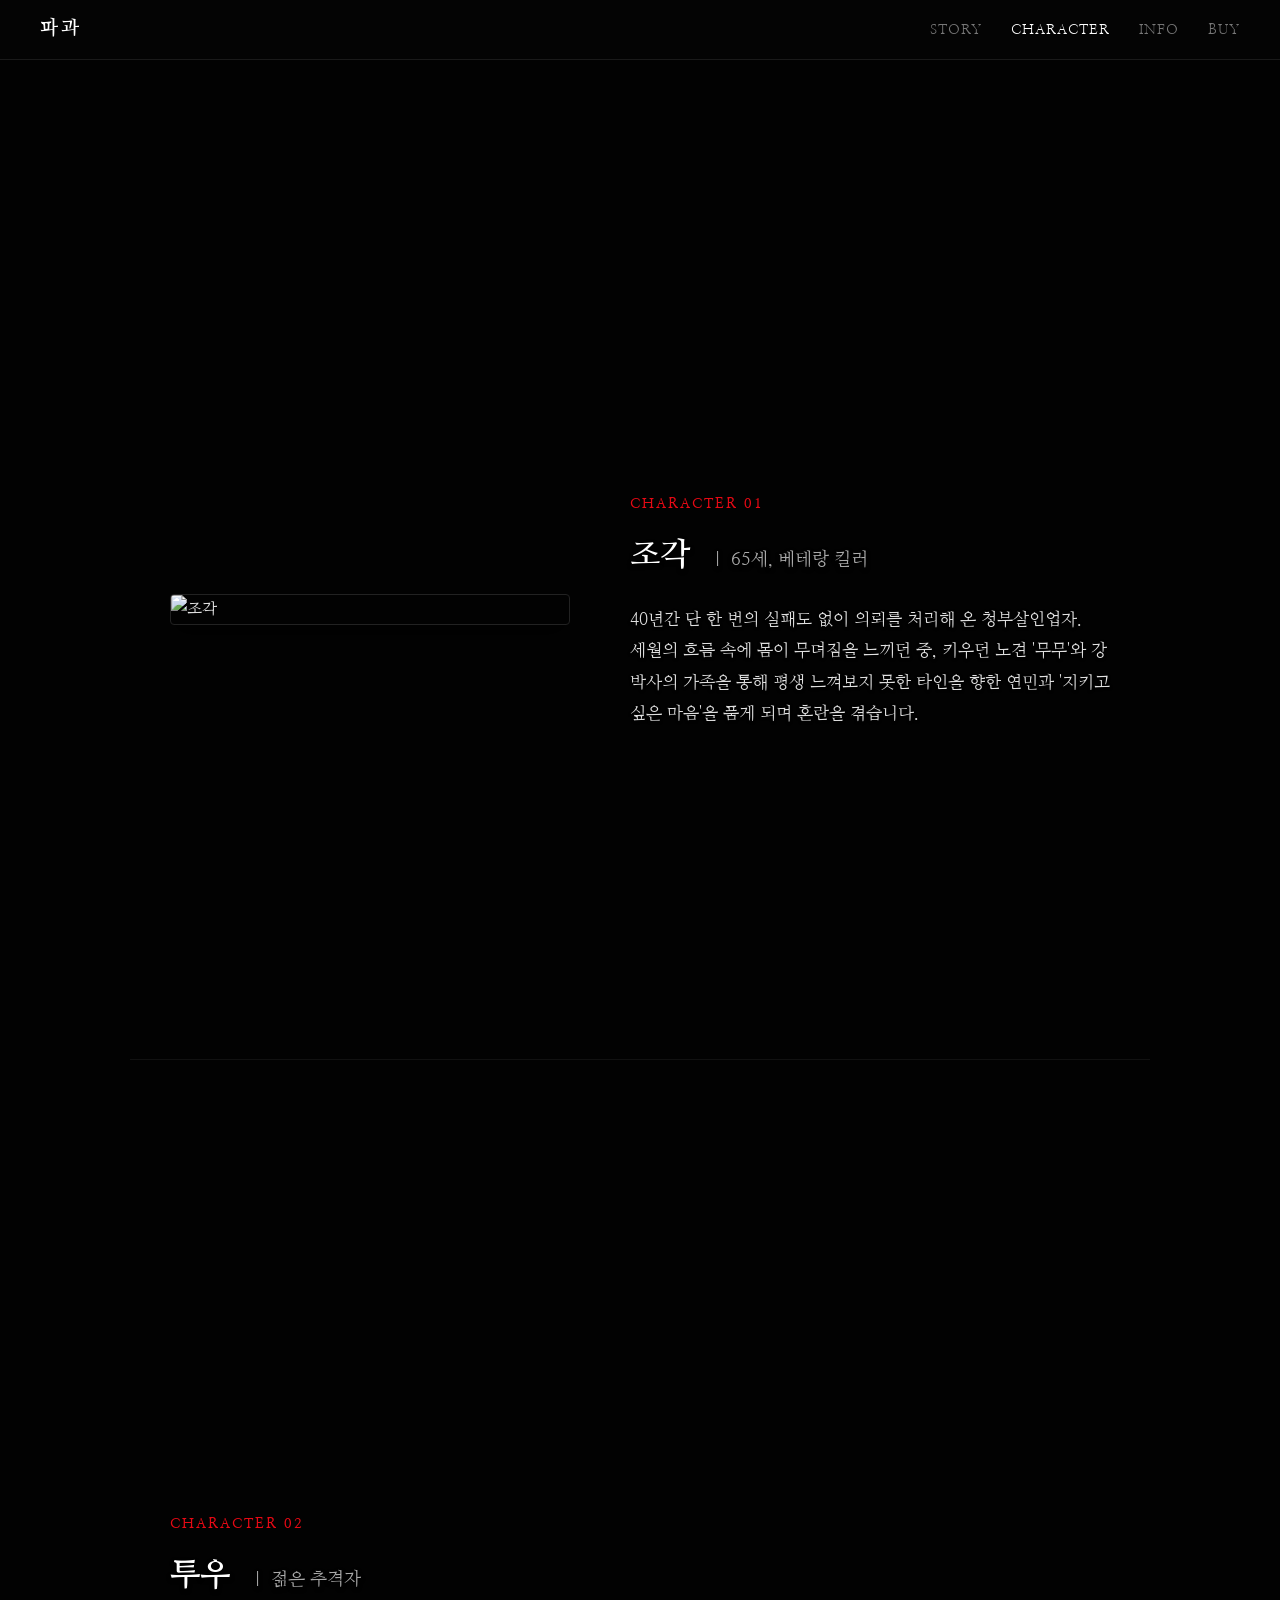
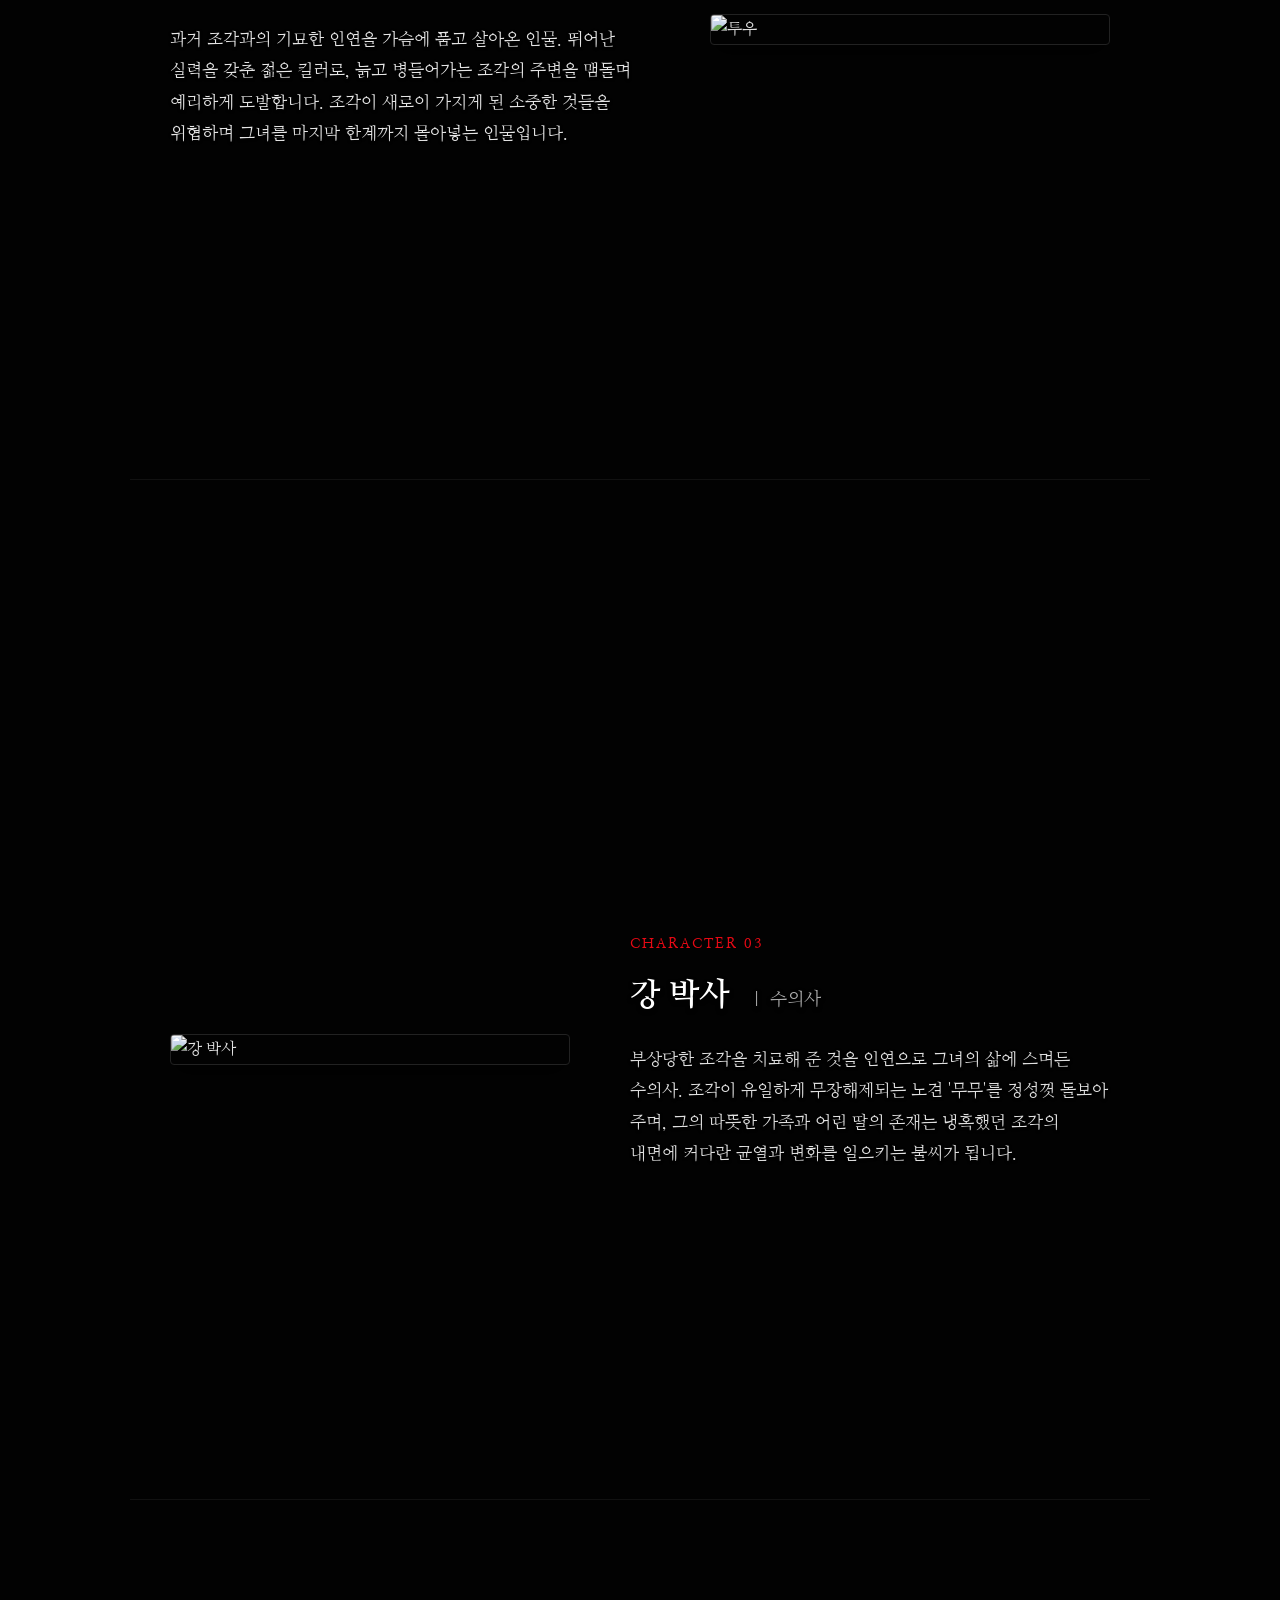
==== commit 702c7df1: "Add files via upload" ====
--- a/character.html
+++ b/character.html
@@ -6,6 +6,44 @@
     <title>파과 - Character</title>
     <link rel="stylesheet" href="style.css">
     <link href="https://fonts.googleapis.com/css2?family=Nanum+Myeongjo:wght@400;700&display=swap" rel="stylesheet">
+    <style>
+        /* 💡 글자 가독성을 위한 그림자 효과 */
+        .char-text-box h2 {
+            text-shadow: 0 2px 4px rgba(0, 0, 0, 0.8);
+        }
+        .char-text-box p {
+            text-shadow: 0 1px 3px rgba(0, 0, 0, 0.9);
+        }
+        /* 💡 혹시 모를 레이아웃 깨짐을 방지하기 위한 기본 베이스 스타일 확보 */
+        .char-container {
+            max-width: 1100px;
+            margin: 160px auto 100px auto;
+            padding: 0 40px;
+        }
+        .char-section {
+            display: flex;
+            gap: 60px;
+            align-items: center;
+            margin-bottom: 120px;
+        }
+        .char-section.reverse {
+            flex-direction: row-reverse;
+        }
+        .char-img-box {
+            flex: 1;
+            max-width: 450px;
+        }
+        .char-img-box img {
+            width: 100%;
+            height: auto;
+            display: block; /* 하단 미세 공백 제거 */
+            border-radius: 4px;
+            box-shadow: 0 10px 25px rgba(0,0,0,0.5);
+        }
+        .char-text-box {
+            flex: 1.2;
+        }
+    </style>
 </head>
 <body>
 
@@ -19,43 +57,47 @@
         </div>
     </nav>
 
-    <main class="char-container" style="max-width: 1100px; margin: 160px auto 100px auto; padding: 0 40px;">
+    <main class="char-container">
         
-        <section class="char-section" style="display: flex; gap: 60px; align-items: center; margin-bottom: 120px;">
-            <div class="char-img-box" style="flex: 1; max-width: 450px;">
-                <img src="ch-조각.jpg" alt="조각" style="width: 100%; height: auto; border-radius: 4px; box-shadow: 0 10px 25px rgba(0,0,0,0.5);">
+        <section class="char-section">
+            <div class="char-img-box">
+                <img src="ch-조각.jpg" alt="조각">
             </div>
-            <div class="char-text-box" style="flex: 1.2;">
-                <span style="font-size: 14px; color: #e50914; letter-spacing: 2px; font-weight: bold;">CHARACTER 01</span>
-                <h2 style="font-size: 32px; color: #ffffff; margin: 10px 0 20px 0; font-weight: 700;">조각 <span style="font-size: 18px; color: #888888; font-weight: normal; margin-left: 10px;">｜ 65세, 베테랑 킬러</span></h2>
-                <p style="font-size: 16px; color: #cccccc; line-height: 1.8; word-break: keep-all;">
-                    냉철하고 주변의 시선과 사람들을 신경 쓰지 않는다. 모질고 혹독한 세월을 견뎌내며 오직 의뢰받은 일만을 완벽하게 처리해 온 인물.
+            <div class="char-text-box">
+                <span class="char-tag" style="font-size: 14px; color: #e50914; letter-spacing: 2px; font-weight: bold;">CHARACTER 01</span>
+                <h2 style="font-size: 32px; color: #ffffff; margin: 10px 0 20px 0; font-weight: 700;">조각 <span style="font-size: 18px; color: #aaaaaa; font-weight: normal; margin-left: 10px;">｜ 65세, 베테랑 킬러</span></h2>
+                <p style="font-size: 16.5px; color: #e0e0e0; line-height: 1.9; word-break: keep-all;">
+                    40년간 단 한 번의 실패도 없이 의뢰를 처리해 온 청부살인업자. 세월의 흐름 속에 몸이 무뎌짐을 느끼던 중, 키우던 노견 '무무'와 강 박사의 가족을 통해 평생 느껴보지 못한 타인을 향한 연민과 '지키고 싶은 마음'을 품게 되며 혼란을 겪습니다.
                 </p>
             </div>
         </section>
 
-        <section class="char-section" style="display: flex; flex-direction: row-reverse; gap: 60px; align-items: center; margin-bottom: 120px;">
-            <div class="char-img-box" style="flex: 1; max-width: 450px;">
-                <img src="ch-투우.jpg" alt="투우" style="width: 100%; height: auto; border-radius: 4px; box-shadow: 0 10px 25px rgba(0,0,0,0.5);">
+        <section class="char-section reverse">
+            <div class="char-img-box">
+                <img src="ch-투우.jpg" alt="투우">
             </div>
-            <div class="char-text-box" style="flex: 1.2;">
-                <span style="font-size: 14px; color: #e50914; letter-spacing: 2px; font-weight: bold;">CHARACTER 02</span>
-                <h2 style="font-size: 32px; color: #ffffff; margin: 10px 0 20px 0; font-weight: 700;">투우 <span style="font-size: 18px; color: #888888; font-weight: normal; margin-left: 10px;">｜ 젊은 추격자</span></h2>
-                <p style="font-size: 16px; color: #cccccc; line-height: 1.8; word-break: keep-all;">
-                    과거 조각과의 기묘한 인연을 가슴에 품고 살아온 인물. 조각에게 원한을 빙자한 어떤 복잡한 감정을 품고 있다. 그녀의 뒤를 쫓으며 극의 긴장감을 최고조로 끌어올리는 인물.
+            <div class="char-text-box">
+                <span class="char-tag" style="font-size: 14px; color: #e50914; letter-spacing: 2px; font-weight: bold;">CHARACTER 02</span>
+                <h2 style="font-size: 32px; color: #ffffff; margin: 10px 0 20px 0; font-weight: 700;">투우 <span style="font-size: 18px; color: #aaaaaa; font-weight: normal; margin-left: 10px;">｜ 젊은 추격자</span></h2>
+                <p style="font-size: 16.5px; color: #e5e5e5; line-height: 1.9; word-break: keep-all;">
+                    과거 조각과의 기묘한 인연을 가슴에 품고 살아온 인물. 뛰어난 실력을 갖춘 젊은 킬러로, 늙고 병들어가는 조각의 주변을 맴돌며 예리하게 도발합니다. 조각이 새로이 가지게 된 소중한 것들을 위협하며 그녀를 마지막 한계까지 몰아넣는 인물입니다.
                 </p>
             </div>
         </section>
 
-        <section class="char-section" style="display: flex; gap: 60px; align-items: center; margin-bottom: 50px;">
-            <div class="char-img-box" style="flex: 1; max-width: 450px;">
-                <img src="ch-강박사.jpg" alt="강 박사" style="width: 100%; height: auto; border-radius: 4px; box-shadow: 0 10px 25px rgba(0,0,0,0.5);">
+        <section class="char-section" style="margin-bottom: 50px;">
+            <div class="char-img-box">
+                <img src="ch-강박사.jpg" alt="강 박사">
             </div>
-            <div class="char-text-box" style="flex: 1.2;">
-                <span style="font-size: 14px; color: #e50914; letter-spacing: 2px; font-weight: bold;">CHARACTER 03</span>
-                <h2 style="font-size: 32px; color: #ffffff; margin: 10px 0 20px 0; font-weight: 700;">강 박사 <span style="font-size: 18px; color: #888888; font-weight: normal; margin-left: 10px;">｜ 수의사</span></h2>
-                <p style="font-size: 16px; color: #cccccc; line-height: 1.8; word-break: keep-all;">
-                    부상당한 조각을 치료해 준 것을 인연으로 그녀의 삶에 스며든 의사. 아내와 일찍 사별하고 부모님, 그리고 어린 딸과 함께 살고 있다. 
+            <div class="char-text-box">
+                <span class="char-tag" style="font-size: 14px; color: #e50914; letter-spacing: 2px; font-weight: bold;">CHARACTER 03</span>
+                <h2 style="font-size: 32px; color: #ffffff; margin: 10px 0 20px 0; font-weight: 700;">강 박사 <span style="font-size: 18px; color: #aaaaaa; font-weight: normal; margin-left: 10px;">｜ 수의사</span></h2>
+                <p style="font-size: 16.5px; color: #e0e0e0; line-height: 1.9; word-break: keep-all;">
+                    부상당한 조각을 치료해 준 것을 인연으로 그녀의 삶에 스며든 수의사. 조각이 유일하게 무장해제되는 노견 '무무'를 정성껏 돌보아 주며, 그의 따뜻한 가족과 어린 딸의 존재는 냉혹했던 조각의 내면에 커다란 균열과 변화를 일으키는 불씨가 됩니다.
+                </p>
+            </div>
+        </section>
+
     </main>
 
 </body>
--- a/style.css
+++ b/style.css
@@ -529,4 +529,37 @@
     color: #cccccc;
     word-break: keep-all;
     line-height: 1.8;
+}
+/* ===================================================
+   ✨ 스토리 페이지 전용 글자 가독성 극대화 (그림자 추가)
+   =================================================== */
+
+/* 1. 챕터 번호와 제목(조각, 투우의 등장 등)에 강력한 블랙 그림자 적용 */
+.story-container .chapter-num {
+    text-shadow: 0 2px 4px rgba(0, 0, 0, 0.9);
+}
+
+.story-container .story-panel h2 {
+    color: #ffffff;
+    /* 그라디언트 경계선에서도 글자가 뚜렷하게 튀어나오도록 2중 그림자 적용 */
+    text-shadow: 0 4px 10px rgba(0, 0, 0, 0.95), 0 2px 4px rgba(0, 0, 0, 0.8);
+}
+
+/* 2. 사진 밑에 들어가는 내용 글귀 가독성 확보 */
+.story-container .scene-wrap .text-box p {
+    color: #ffffff !important; /* 약간 어두웠던 회색을 완전한 흰색으로 변경 */
+    font-weight: 500;          /* 글자 두께를 살짝 올려 선명하게 */
+    /* 글자 뒤에 어두운 연기처럼 부드러운 그림자를 깔아 배경 분리 */
+    text-shadow: 
+        0 2px 4px rgba(17, 17, 17, 0.95), 
+        0 4px 12px rgba(17, 17, 17, 0.8),
+        0 0 20px rgba(17, 17, 17, 0.6); 
+}
+
+/* 3. 시네마틱 구조가 아닌 일반 챕터(3, 4, 5)의 내용 글귀도 동일하게 적용 */
+.story-panel:not(.cinematic-chapter) .text-box p {
+    color: #ffffff !important;
+    text-shadow: 
+        0 2px 4px rgba(17, 17, 17, 0.95), 
+        0 4px 12px rgba(17, 17, 17, 0.8);
 }
